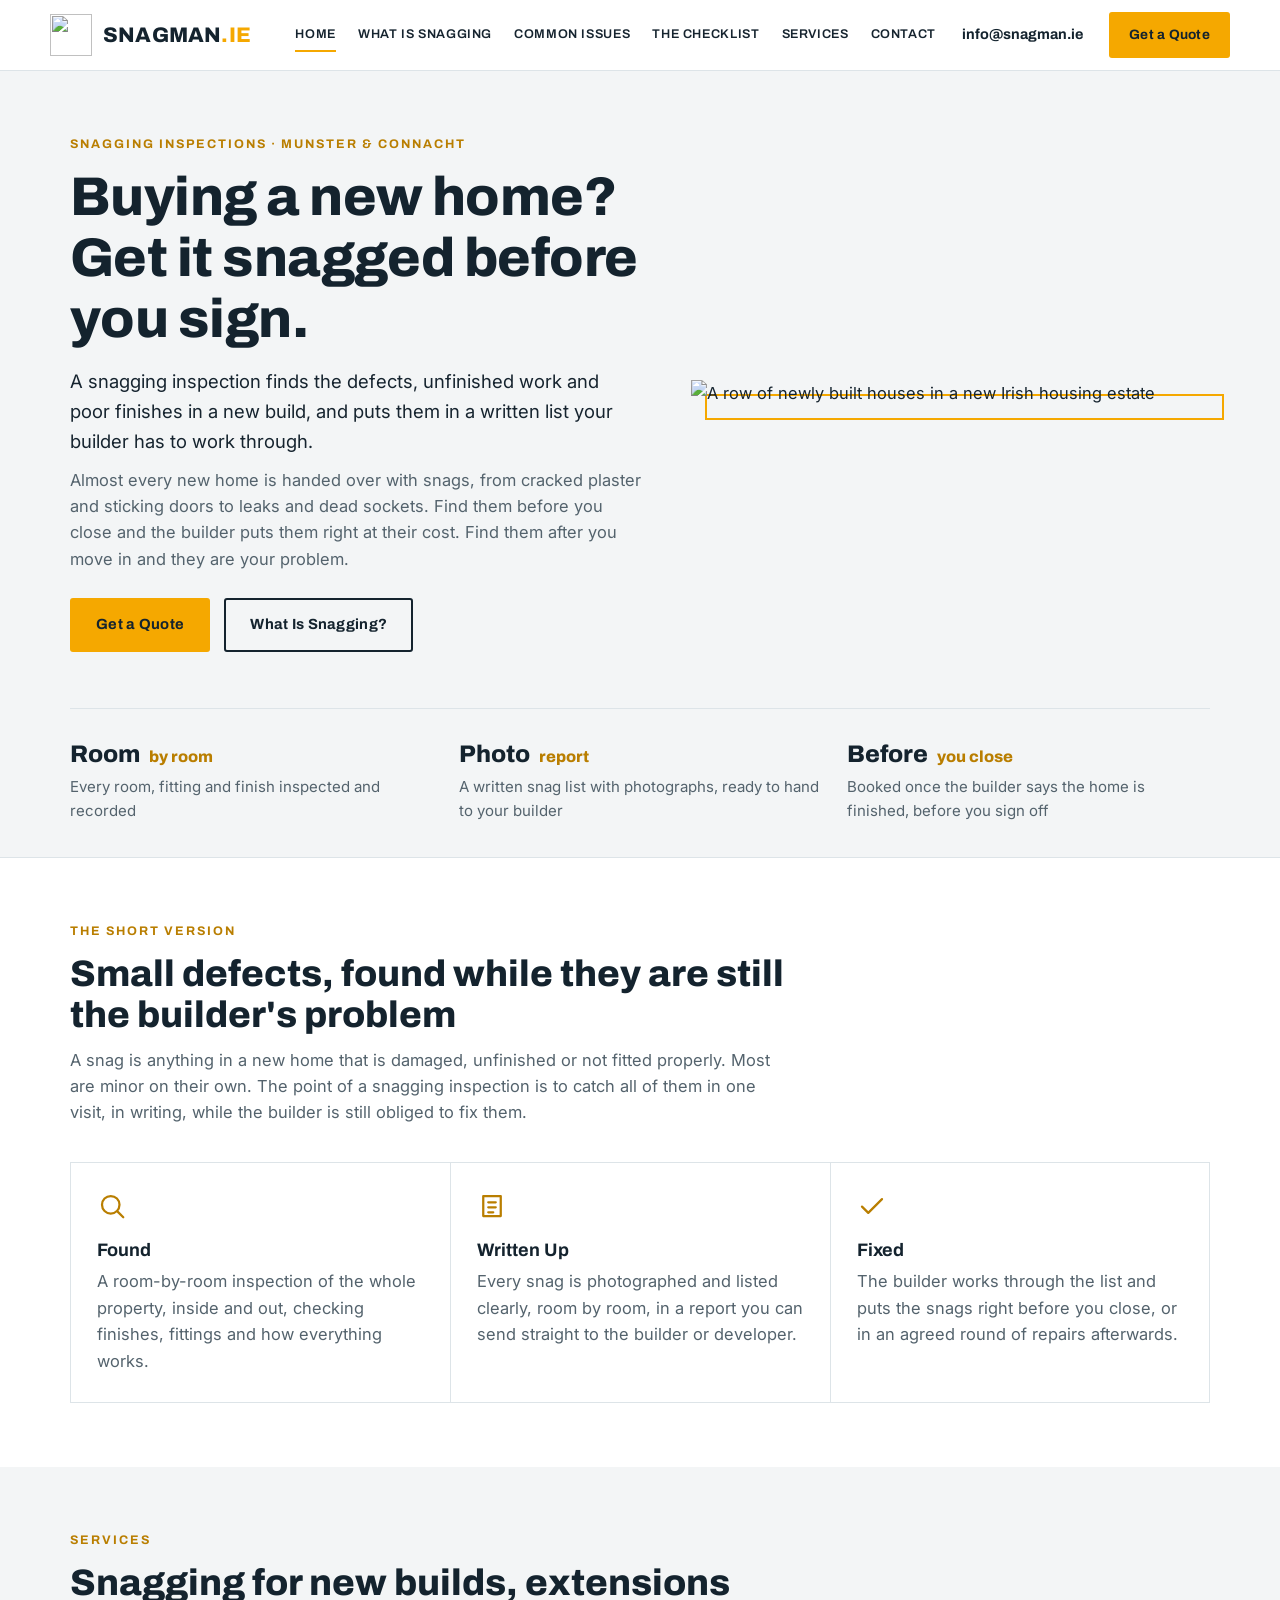
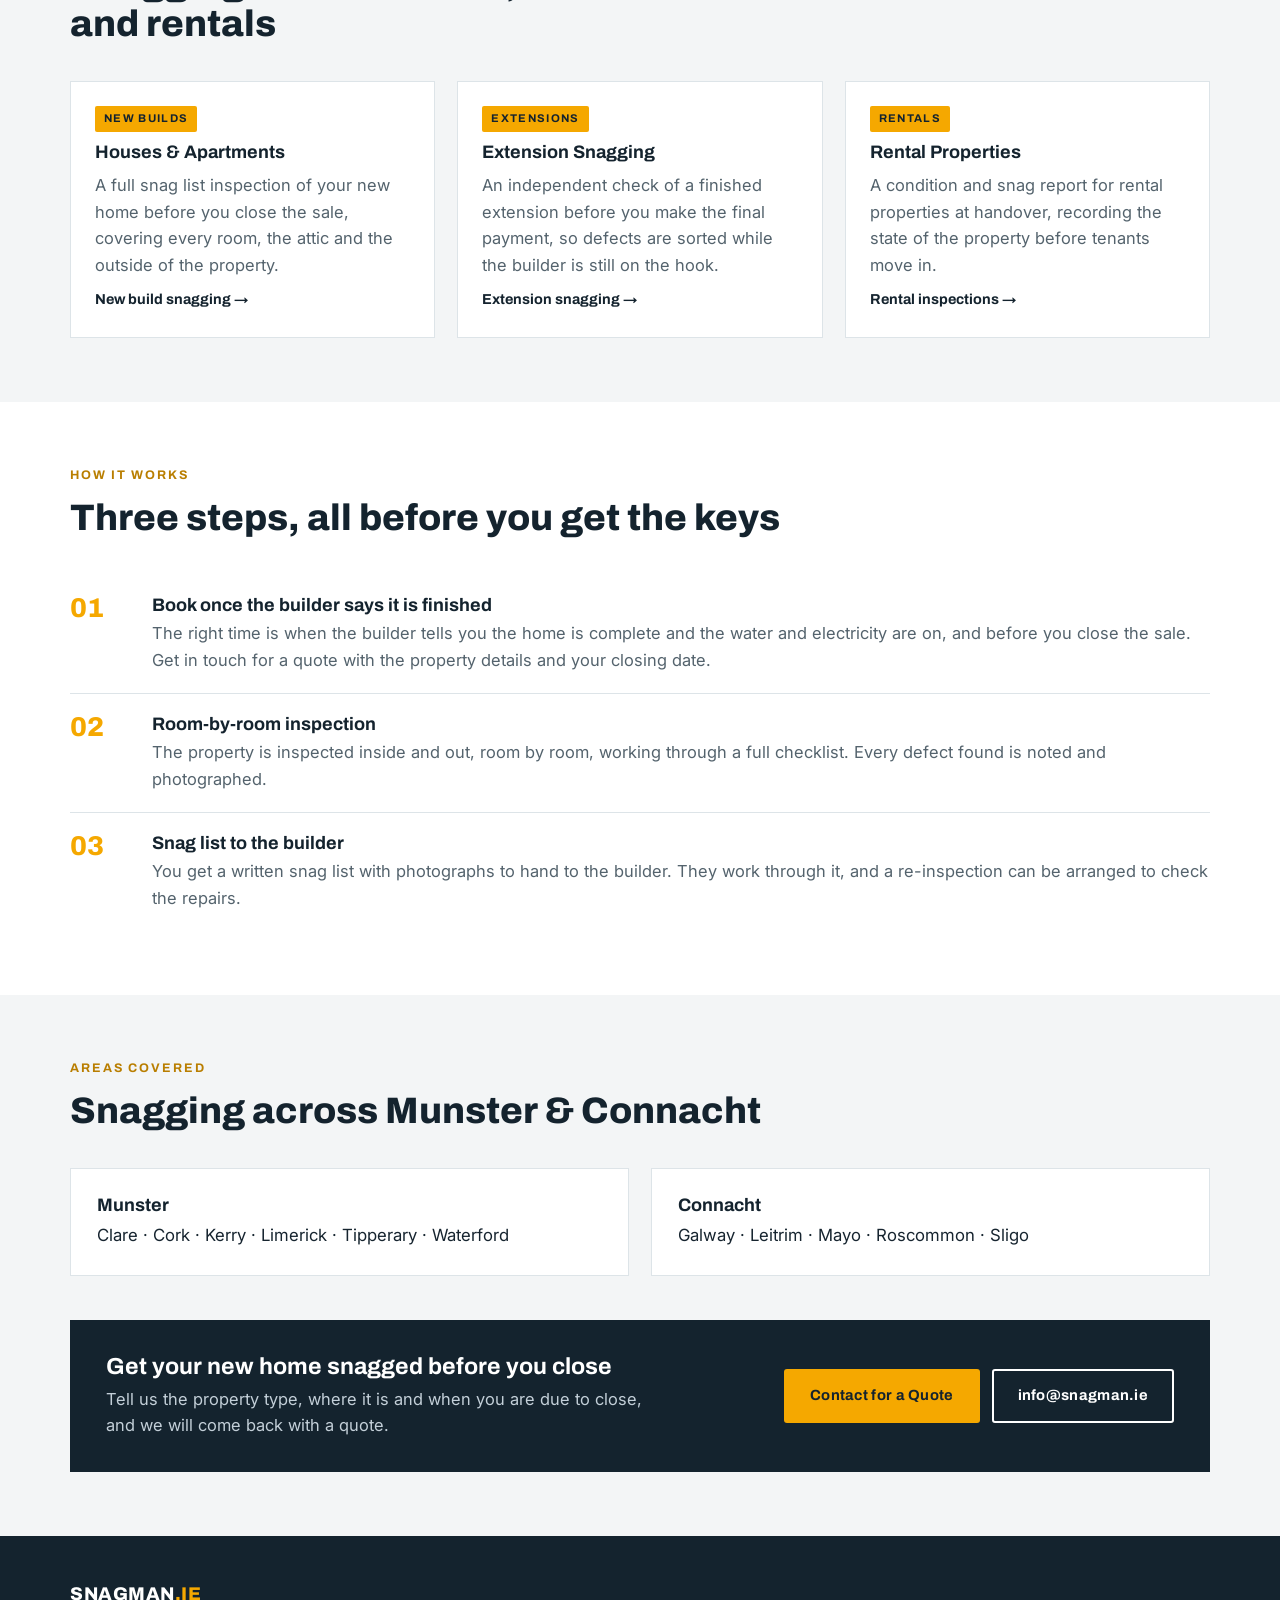
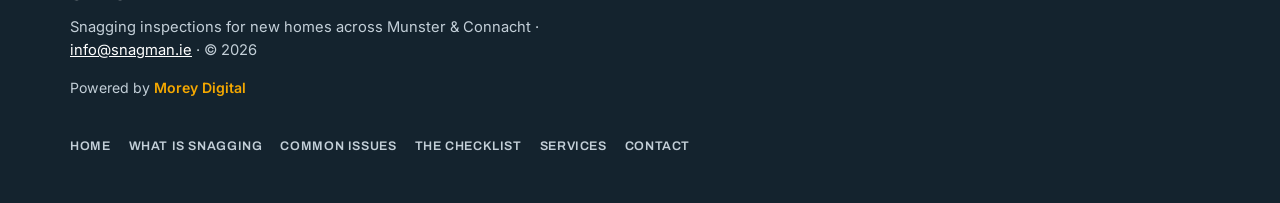
==== index.html @ 2a120654 "Add files via upload" ====
<!DOCTYPE html>
<html lang="en">
<head>
<meta charset="UTF-8" />
<meta name="viewport" content="width=device-width, initial-scale=1.0" />
<title>Snagman.ie | Snagging Inspections for New Homes, Munster & Connacht</title>
<meta name="description" content="Snagman.ie provides snagging inspections and snag lists for new-build houses and apartments across Munster and Connacht, plus extension snagging and rental property inspections. Contact for a quote." />
<link rel="icon" href="assets/mark.svg" type="image/svg+xml" />
<link rel="preconnect" href="https://fonts.googleapis.com" />
<link rel="preconnect" href="https://fonts.gstatic.com" crossorigin />
<link href="https://fonts.googleapis.com/css2?family=Archivo:wght@600;700;800;900&family=Inter:wght@400;500;600&display=swap" rel="stylesheet" />
<link rel="stylesheet" href="styles.css" />
</head>
<body>

<header>
  <div class="wrap header-in">
    <a class="logo-link" href="index.html" aria-label="Snagman.ie home">
      <img src="assets/mark.svg" alt="" />
      <span class="wordmark">SNAGMAN<em>.IE</em></span>
    </a>
    <div class="header-right">
      <nav id="siteNav">
        <a href="index.html" class="active">Home</a>
        <a href="what-is-snagging.html">What Is Snagging</a>
        <a href="common-issues.html">Common Issues</a>
        <a href="checklist.html">The Checklist</a>
        <a href="services.html">Services</a>
        <a href="contact.html">Contact</a>
      </nav>
      <button class="menu-btn" type="button" aria-label="Open menu" aria-expanded="false" aria-controls="siteNav"><span></span><span></span><span></span></button>
      <a class="header-mail" href="mailto:info@snagman.ie">info@snagman.ie</a>
      <a class="btn btn-amber btn-sm" href="contact.html">Get a Quote</a>
    </div>
  </div>
</header>

<main>

  <!-- HERO -->
  <div class="hero">
    <div class="wrap">
      <div class="hero-grid">
        <div>
          <div class="kicker">Snagging Inspections · Munster &amp; Connacht</div>
          <h1>Buying a new home? Get it snagged before you sign.</h1>
          <p class="lede">A snagging inspection finds the defects, unfinished work and poor finishes in a new build, and puts them in a written list your builder has to work through.</p>
          <p class="body">Almost every new home is handed over with snags, from cracked plaster and sticking doors to leaks and dead sockets. Find them before you close and the builder puts them right at their cost. Find them after you move in and they are your problem.</p>
          <div class="cta-row">
            <a class="btn btn-amber" href="contact.html">Get a Quote</a>
            <a class="btn btn-outline" href="what-is-snagging.html">What Is Snagging?</a>
          </div>
        </div>
        <div class="hero-photo-frame">
          <img class="hero-photo" src="assets/hero.jpg" alt="A row of newly built houses in a new Irish housing estate" />
        </div>
      </div>
      <div class="hero-stats">
        <div class="stat"><div class="num">Room <em>by room</em></div><div class="lbl">Every room, fitting and finish inspected and recorded</div></div>
        <div class="stat"><div class="num">Photo <em>report</em></div><div class="lbl">A written snag list with photographs, ready to hand to your builder</div></div>
        <div class="stat"><div class="num">Before <em>you close</em></div><div class="lbl">Booked once the builder says the home is finished, before you sign off</div></div>
      </div>
    </div>
  </div>

  <!-- WHAT IS A SNAG -->
  <section>
    <div class="wrap">
      <div class="section-head">
        <div class="kicker">The Short Version</div>
        <h2>Small defects, found while they are still the builder's problem</h2>
        <p>A snag is anything in a new home that is damaged, unfinished or not fitted properly. Most are minor on their own. The point of a snagging inspection is to catch all of them in one visit, in writing, while the builder is still obliged to fix them.</p>
      </div>
      <div class="why-grid">
        <div class="why-cell">
          <svg viewBox="0 0 24 24" fill="none" stroke-width="1.8" stroke-linecap="round" stroke-linejoin="round"><circle cx="11" cy="11" r="7"/><path d="M21 21l-4.3-4.3"/></svg>
          <h3>Found</h3>
          <p>A room-by-room inspection of the whole property, inside and out, checking finishes, fittings and how everything works.</p>
        </div>
        <div class="why-cell">
          <svg viewBox="0 0 24 24" fill="none" stroke-width="1.8" stroke-linecap="round" stroke-linejoin="round"><path d="M5 4h14v16H5z"/><path d="M9 9h6M9 13h6M9 17h4"/></svg>
          <h3>Written Up</h3>
          <p>Every snag is photographed and listed clearly, room by room, in a report you can send straight to the builder or developer.</p>
        </div>
        <div class="why-cell">
          <svg viewBox="0 0 24 24" fill="none" stroke-width="1.8" stroke-linecap="round" stroke-linejoin="round"><path d="M4 12.5l5 5L20 6.5"/></svg>
          <h3>Fixed</h3>
          <p>The builder works through the list and puts the snags right before you close, or in an agreed round of repairs afterwards.</p>
        </div>
      </div>
    </div>
  </section>

  <!-- SERVICES OVERVIEW -->
  <section class="mist">
    <div class="wrap">
      <div class="section-head">
        <div class="kicker">Services</div>
        <h2>Snagging for new builds, extensions and rentals</h2>
      </div>
      <div class="svc-grid">
        <div class="svc">
          <div class="svc-body">
            <span class="tag">New Builds</span>
            <h3>Houses &amp; Apartments</h3>
            <p>A full snag list inspection of your new home before you close the sale, covering every room, the attic and the outside of the property.</p>
            <a class="more-link" href="services.html">New build snagging →</a>
          </div>
        </div>
        <div class="svc">
          <div class="svc-body">
            <span class="tag">Extensions</span>
            <h3>Extension Snagging</h3>
            <p>An independent check of a finished extension before you make the final payment, so defects are sorted while the builder is still on the hook.</p>
            <a class="more-link" href="services.html">Extension snagging →</a>
          </div>
        </div>
        <div class="svc">
          <div class="svc-body">
            <span class="tag">Rentals</span>
            <h3>Rental Properties</h3>
            <p>A condition and snag report for rental properties at handover, recording the state of the property before tenants move in.</p>
            <a class="more-link" href="services.html">Rental inspections →</a>
          </div>
        </div>
      </div>
    </div>
  </section>

  <!-- HOW IT WORKS -->
  <section>
    <div class="wrap">
      <div class="section-head">
        <div class="kicker">How It Works</div>
        <h2>Three steps, all before you get the keys</h2>
      </div>
      <div class="steps">
        <div class="step"><div class="step-num">01</div><div><h3>Book once the builder says it is finished</h3><p>The right time is when the builder tells you the home is complete and the water and electricity are on, and before you close the sale. Get in touch for a quote with the property details and your closing date.</p></div></div>
        <div class="step"><div class="step-num">02</div><div><h3>Room-by-room inspection</h3><p>The property is inspected inside and out, room by room, working through a full checklist. Every defect found is noted and photographed.</p></div></div>
        <div class="step"><div class="step-num">03</div><div><h3>Snag list to the builder</h3><p>You get a written snag list with photographs to hand to the builder. They work through it, and a re-inspection can be arranged to check the repairs.</p></div></div>
      </div>
    </div>
  </section>

  <!-- COVERAGE + CTA -->
  <section class="mist">
    <div class="wrap">
      <div class="section-head">
        <div class="kicker">Areas Covered</div>
        <h2>Snagging across Munster &amp; Connacht</h2>
      </div>
      <div class="county-grid">
        <div class="county"><h3>Munster</h3><p class="list">Clare · Cork · Kerry · Limerick · Tipperary · Waterford</p></div>
        <div class="county"><h3>Connacht</h3><p class="list">Galway · Leitrim · Mayo · Roscommon · Sligo</p></div>
      </div>
      <div style="margin-top:44px">
      <div class="cta-band">
        <div>
          <h3>Get your new home snagged before you close</h3>
          <p>Tell us the property type, where it is and when you are due to close, and we will come back with a quote.</p>
        </div>
        <div class="cta-actions">
          <a class="btn btn-amber" href="contact.html">Contact for a Quote</a>
          <a class="btn btn-white" href="mailto:info@snagman.ie">info@snagman.ie</a>
        </div>
      </div>
      </div>
    </div>
  </section>

</main>

<footer>
  <div class="wrap footer-in">
    <div>
      <div class="footer-brand">SNAGMAN<em>.IE</em></div>
      <div class="footer-sub">Snagging inspections for new homes across Munster &amp; Connacht · <a href="mailto:info@snagman.ie">info@snagman.ie</a> · © 2026</div>
      <div class="powered">Powered by <a href="https://moreydigital.ie" target="_blank" rel="noopener">Morey Digital</a></div>
    </div>
    <nav class="footer-nav">
      <a href="index.html">Home</a>
      <a href="what-is-snagging.html">What Is Snagging</a>
      <a href="common-issues.html">Common Issues</a>
      <a href="checklist.html">The Checklist</a>
      <a href="services.html">Services</a>
      <a href="contact.html">Contact</a>
    </nav>
  </div>
</footer>

<script>
(function () {
  var btn = document.querySelector('.menu-btn'), hdr = document.querySelector('header');
  if (!btn || !hdr) return;
  btn.addEventListener('click', function () {
    var open = hdr.classList.toggle('open');
    btn.setAttribute('aria-expanded', open ? 'true' : 'false');
    btn.setAttribute('aria-label', open ? 'Close menu' : 'Open menu');
  });
  hdr.querySelectorAll('nav a').forEach(function (a) {
    a.addEventListener('click', function () {
      hdr.classList.remove('open');
      btn.setAttribute('aria-expanded', 'false');
      btn.setAttribute('aria-label', 'Open menu');
    });
  });
})();
</script>

</body>
</html>
---- styles.css ----
:root{
  --ink:#16242f;
  --navy:#14232e;
  --navy-2:#1d3444;
  --amber:#f5a800;
  --amber-d:#b97e00;
  --paper:#ffffff;
  --mist:#f3f5f6;
  --line:#dde4e8;
  --muted:#54636d;
}
*{margin:0;padding:0;box-sizing:border-box}
html{scroll-behavior:smooth}
body{font-family:'Inter',system-ui,sans-serif;color:var(--ink);background:var(--paper);line-height:1.6;font-size:16.5px}
.wrap{max-width:1180px;margin:0 auto;padding:0 20px}
h1,h2,h3{font-family:'Archivo',sans-serif;line-height:1.12;color:var(--navy)}
h1{font-size:clamp(2.1rem,4.6vw,3.4rem);font-weight:800;letter-spacing:-.01em}
h2{font-size:clamp(1.6rem,3.2vw,2.3rem);font-weight:800}
h3{font-size:1.13rem;font-weight:700}
p{color:var(--muted)}
a{color:var(--amber-d)}
.kicker{font-family:'Archivo',sans-serif;font-weight:700;font-size:.78rem;letter-spacing:.16em;text-transform:uppercase;color:var(--amber-d);margin-bottom:12px}
.btn{display:inline-block;font-family:'Archivo',sans-serif;font-weight:700;font-size:.92rem;letter-spacing:.02em;text-decoration:none;padding:13px 24px;border-radius:3px;border:2px solid transparent;cursor:pointer}
.btn-amber{background:var(--amber);color:var(--navy)}
.btn-amber:hover{background:#ffb81f}
.btn-outline{border-color:var(--navy);color:var(--navy);background:transparent}
.btn-outline:hover{background:var(--navy);color:#fff}
.btn-white{border-color:#fff;color:#fff;background:transparent}
.btn-white:hover{background:#fff;color:var(--navy)}
.btn-sm{padding:10px 18px;font-size:.85rem}

/* header */
header{position:sticky;top:0;z-index:60;background:rgba(255,255,255,.98);border-bottom:1px solid var(--line)}
.header-in{display:flex;align-items:center;justify-content:space-between;gap:20px;padding:12px 0}
.logo-link{display:flex;align-items:center;gap:11px;text-decoration:none}
.logo-link img{height:42px;width:42px;display:block}
.wordmark{font-family:'Archivo',sans-serif;font-weight:800;font-size:1.32rem;letter-spacing:.01em;color:var(--navy)}
.wordmark em{font-style:normal;color:var(--amber)}
.header-right{display:flex;align-items:center;gap:26px}
nav{display:flex;gap:22px}
nav a{font-family:'Archivo',sans-serif;font-weight:600;font-size:.79rem;letter-spacing:.05em;text-transform:uppercase;color:var(--ink);text-decoration:none;padding:6px 0;border-bottom:2px solid transparent}
nav a:hover{border-bottom-color:var(--amber)}
nav a.active{border-bottom-color:var(--amber);color:var(--navy)}
.header-mail{font-family:'Archivo',sans-serif;font-weight:700;font-size:.9rem;color:var(--navy);text-decoration:none;white-space:nowrap}
.header-mail:hover{color:var(--amber-d)}
.menu-btn{display:none;background:none;border:0;cursor:pointer;padding:10px 2px}
.menu-btn span{display:block;width:24px;height:2px;background:var(--ink);margin:5px 0;transition:transform .18s ease,opacity .18s ease}
header.open .menu-btn span:nth-child(1){transform:translateY(7px) rotate(45deg)}
header.open .menu-btn span:nth-child(2){opacity:0}
header.open .menu-btn span:nth-child(3){transform:translateY(-7px) rotate(-45deg)}
@media (max-width:1060px){
  .menu-btn{display:block}
  header nav{display:none}
  header.open nav{display:flex;position:absolute;top:100%;left:0;right:0;background:#fff;flex-direction:column;gap:0;padding:8px 20px 14px;border-bottom:1px solid var(--line);box-shadow:0 18px 30px rgba(10,25,40,.08);z-index:70}
  header.open nav a{padding:11px 0;border-bottom:1px solid var(--line)}
  header.open nav a:last-child{border-bottom:none}
}
@media (max-width:560px){ .header-mail{display:none} .header-right .btn{display:none} .logo-link img{height:38px;width:38px} .wordmark{font-size:1.15rem} }

/* hero */
.hero{background:var(--mist);border-bottom:1px solid var(--line)}
.hero-grid{display:grid;grid-template-columns:1.05fr .95fr;gap:48px;align-items:center;padding:64px 0 56px}
.hero .lede{font-size:1.16rem;color:var(--ink);margin:18px 0 10px}
.hero .body{margin-bottom:26px}
.cta-row{display:flex;gap:14px;flex-wrap:wrap}
.hero-photo-frame{position:relative}
.hero-photo-frame::before{content:"";position:absolute;inset:14px -14px -14px 14px;border:2px solid var(--amber);z-index:0}
.hero-photo{position:relative;z-index:1;width:100%;height:100%;max-height:430px;object-fit:cover;display:block}
@media (max-width:920px){ .hero-grid{grid-template-columns:1fr;padding:48px 0 44px} }
.hero-stats{display:grid;grid-template-columns:repeat(3,1fr);gap:26px;border-top:1px solid var(--line);padding:26px 0 34px}
.stat .num{font-family:'Archivo',sans-serif;font-weight:800;font-size:1.5rem;color:var(--navy)}
.stat .num em{font-style:normal;color:var(--amber-d);font-size:1rem;margin-left:4px}
.stat .lbl{color:var(--muted);font-size:.94rem;margin-top:2px}
@media (max-width:700px){ .hero-stats{grid-template-columns:1fr;gap:14px} }

/* sections */
section{padding:64px 0}
section.mist{background:var(--mist)}
.section-head{max-width:720px;margin-bottom:36px}
.section-head p{margin-top:10px}
.page-hero{background:var(--mist);border-bottom:1px solid var(--line);padding:52px 0}
.page-hero p{max-width:720px;margin-top:12px;font-size:1.08rem}
.page-hero-grid{display:grid;grid-template-columns:1.1fr .9fr;gap:44px;align-items:center}
.page-hero-photo{width:100%;max-height:320px;object-fit:cover;display:block}
@media (max-width:920px){ .page-hero-grid{grid-template-columns:1fr} }

/* cards + grids */
.why-grid{display:grid;grid-template-columns:repeat(3,1fr);border:1px solid var(--line)}
.why-cell{padding:28px 26px;background:#fff}
.why-cell + .why-cell{border-left:1px solid var(--line)}
.why-cell svg{width:30px;height:30px;stroke:var(--amber-d);margin-bottom:12px}
.why-cell h3{margin-bottom:8px}
@media (max-width:960px){.why-grid{grid-template-columns:1fr}.why-cell + .why-cell{border-left:none;border-top:1px solid var(--line)}}
.svc-grid{display:grid;grid-template-columns:repeat(3,1fr);gap:22px}
.svc{border:1px solid var(--line);background:#fff;display:flex;flex-direction:column}
.svc-body{padding:24px 24px 26px;display:flex;flex-direction:column;gap:10px;flex:1}
.svc-body p{flex:1}
.tag{display:inline-block;font-family:'Archivo',sans-serif;font-weight:700;font-size:.7rem;letter-spacing:.12em;text-transform:uppercase;color:var(--navy);background:var(--amber);padding:4px 9px;border-radius:2px;align-self:flex-start}
.more-link{font-family:'Archivo',sans-serif;font-weight:700;font-size:.9rem;color:var(--navy);text-decoration:none}
.more-link:hover{color:var(--amber-d)}
@media (max-width:880px){.svc-grid{grid-template-columns:1fr}}
.checklist{list-style:none}
.checklist li{position:relative;padding:7px 0 7px 28px;color:var(--muted);border-bottom:1px dashed var(--line)}
.checklist li:last-child{border-bottom:none}
.checklist li::before{content:"";position:absolute;left:2px;top:13px;width:13px;height:8px;border-left:3px solid var(--amber);border-bottom:3px solid var(--amber);transform:rotate(-45deg)}
.two-col{display:grid;grid-template-columns:1fr 1fr;gap:14px 44px}
@media (max-width:760px){.two-col{grid-template-columns:1fr}}
.note-grid{display:grid;grid-template-columns:1fr 1fr;gap:22px;margin-top:36px}
.note{border:1px solid var(--line);background:#fff;padding:26px}
.note h3{margin-bottom:8px}
.note p + p{margin-top:8px}
@media (max-width:760px){.note-grid{grid-template-columns:1fr}}

/* steps */
.steps{display:flex;flex-direction:column}
.step{display:grid;grid-template-columns:64px 1fr;gap:18px;padding:20px 0;border-bottom:1px solid var(--line)}
.step:last-child{border-bottom:none}
.step-num{font-family:'Archivo',sans-serif;font-weight:800;font-size:1.7rem;color:var(--amber);line-height:1}
.step h3{margin-bottom:5px}

/* coverage */
.county-grid{display:grid;grid-template-columns:1fr 1fr;gap:22px}
.county{border:1px solid var(--line);background:#fff;padding:26px}
.county h3{margin-bottom:6px}
.county .list{font-size:1.05rem;color:var(--ink)}
@media (max-width:760px){.county-grid{grid-template-columns:1fr}}

/* cta band */
.cta-band{background:var(--navy);color:#fff;padding:34px 36px;display:flex;justify-content:space-between;align-items:center;gap:26px;flex-wrap:wrap}
.cta-band h3{color:#fff;font-size:1.45rem;margin-bottom:6px}
.cta-band p{color:#c3cfd8;max-width:560px}
.cta-actions{display:flex;gap:12px;flex-wrap:wrap}

/* contact */
.contact-grid{display:grid;grid-template-columns:1.05fr .95fr;gap:26px;align-items:start}
.contact-card{border:1px solid var(--line);padding:30px;background:#fff}
.contact-card .mail-big{font-family:'Archivo',sans-serif;font-weight:800;font-size:clamp(1.15rem,2.6vw,1.5rem);color:var(--navy);text-decoration:none;word-break:break-all}
.contact-card .mail-big:hover{color:var(--amber-d)}
.contact-side h3{margin-bottom:12px}
.next-steps{list-style:none;counter-reset:ns}
.next-steps li{position:relative;padding:10px 0 10px 44px;color:var(--muted);border-bottom:1px dashed var(--line)}
.next-steps li:last-child{border-bottom:none}
.next-steps li::before{counter-increment:ns;content:counter(ns);position:absolute;left:0;top:8px;width:28px;height:28px;background:var(--amber);color:var(--navy);font-family:'Archivo',sans-serif;font-weight:800;font-size:.9rem;display:flex;align-items:center;justify-content:center;border-radius:2px}
@media (max-width:760px){.contact-grid{grid-template-columns:1fr}}

/* footer */
footer{background:var(--navy);color:#c3cfd8;padding:44px 0 38px;margin-top:0}
.footer-in{display:flex;justify-content:space-between;gap:30px;flex-wrap:wrap}
.footer-brand{font-family:'Archivo',sans-serif;font-weight:800;font-size:1.15rem;color:#fff;letter-spacing:.03em}
.footer-brand em{font-style:normal;color:var(--amber)}
.footer-sub{margin-top:6px;font-size:.92rem;max-width:520px}
.footer-sub a{color:#fff}
.powered{margin-top:14px;font-size:.88rem}
.powered a{color:var(--amber);text-decoration:none;font-weight:600}
.powered a:hover{text-decoration:underline}
.footer-nav{display:flex;gap:18px;flex-wrap:wrap;margin-top:2px}
.footer-nav a{color:#c3cfd8;text-decoration:none;font-family:'Archivo',sans-serif;font-weight:600;font-size:.78rem;letter-spacing:.05em;text-transform:uppercase}
.footer-nav a:hover{color:#fff}
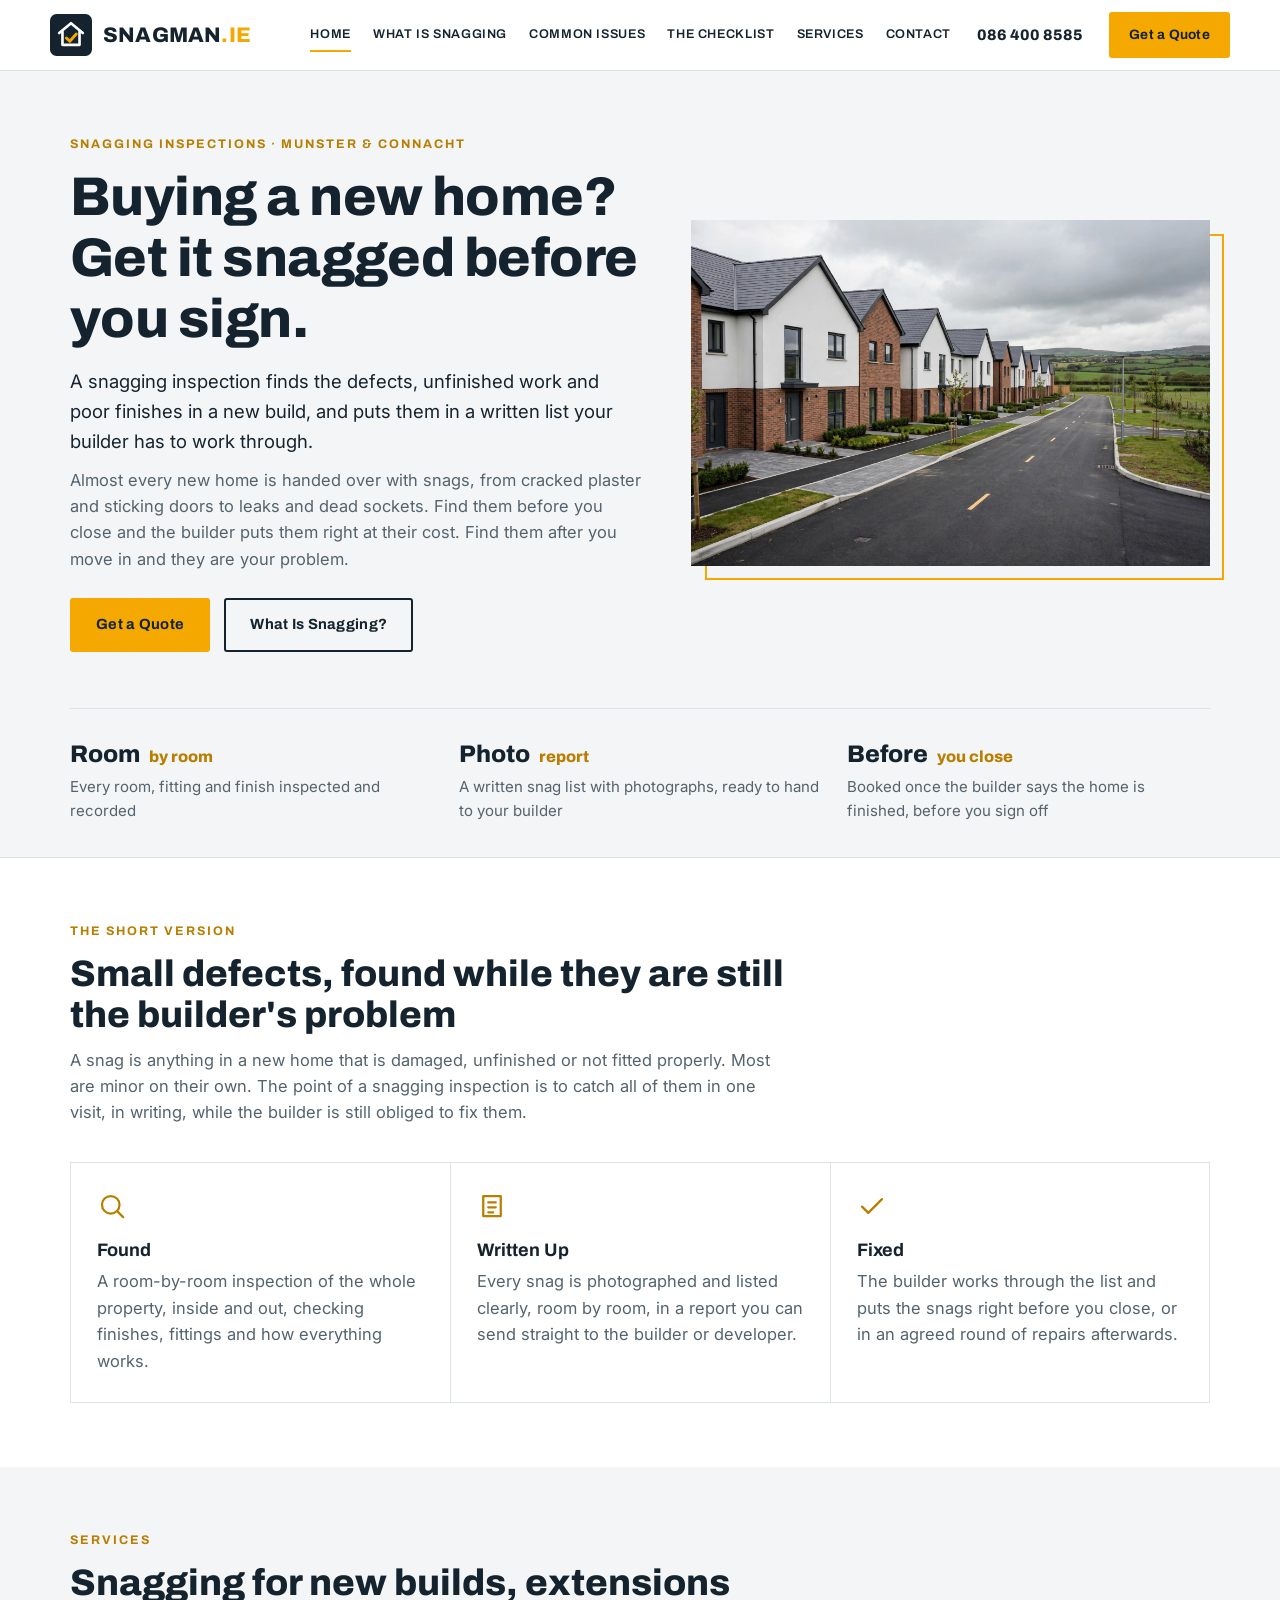
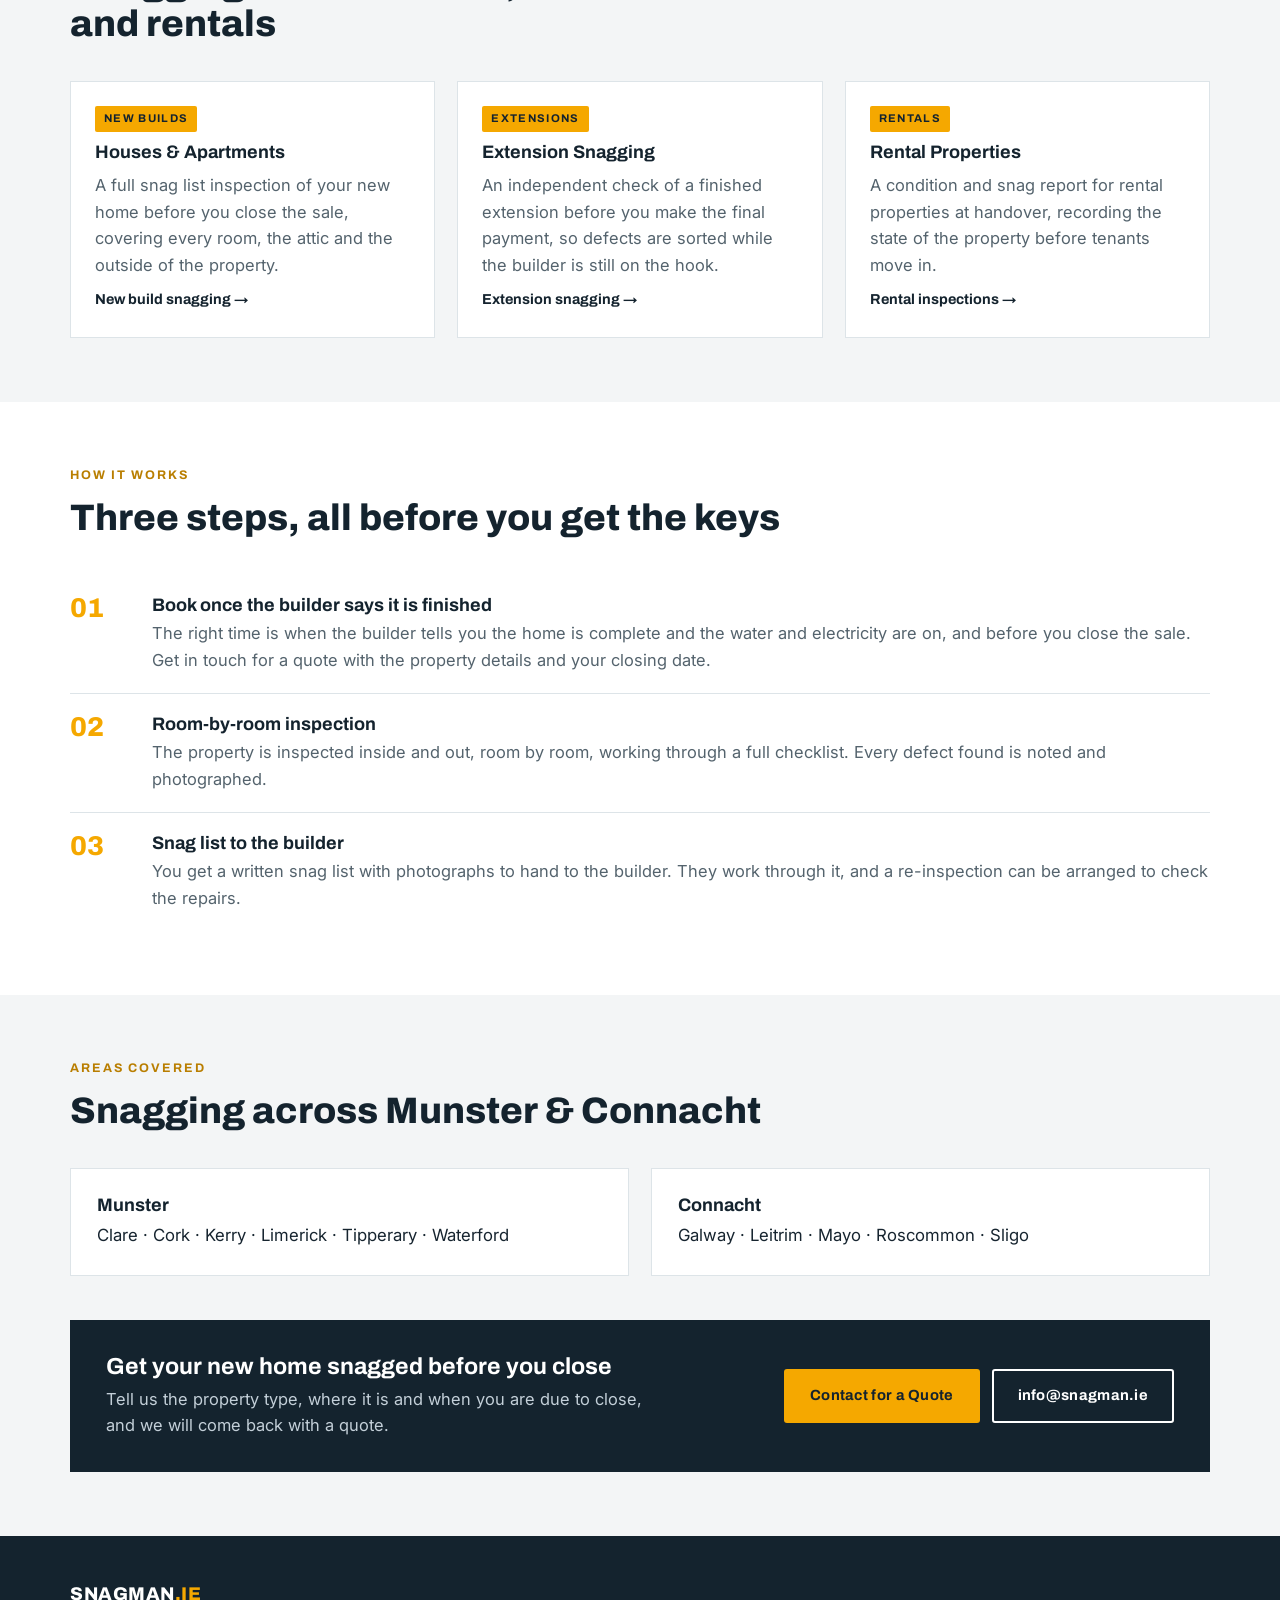
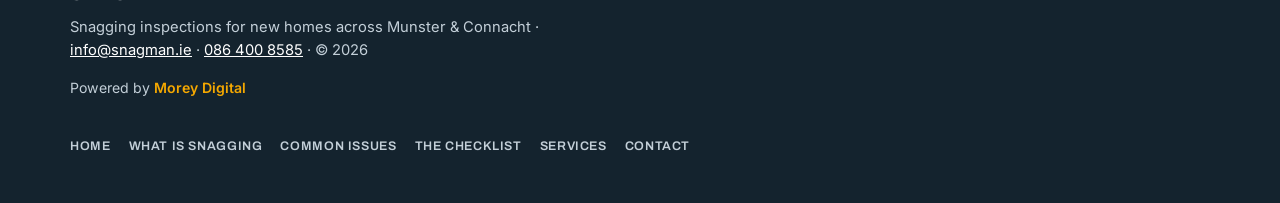
==== commit 93eb57cd: "Add files via upload" ====
--- a/index.html
+++ b/index.html
@@ -29,7 +29,7 @@
         <a href="contact.html">Contact</a>
       </nav>
       <button class="menu-btn" type="button" aria-label="Open menu" aria-expanded="false" aria-controls="siteNav"><span></span><span></span><span></span></button>
-      <a class="header-mail" href="mailto:info@snagman.ie">info@snagman.ie</a>
+      <a class="header-call" href="tel:+353864008585">086 400 8585</a>
       <a class="btn btn-amber btn-sm" href="contact.html">Get a Quote</a>
     </div>
   </div>
@@ -174,7 +174,7 @@
   <div class="wrap footer-in">
     <div>
       <div class="footer-brand">SNAGMAN<em>.IE</em></div>
-      <div class="footer-sub">Snagging inspections for new homes across Munster &amp; Connacht · <a href="mailto:info@snagman.ie">info@snagman.ie</a> · © 2026</div>
+      <div class="footer-sub">Snagging inspections for new homes across Munster &amp; Connacht · <a href="mailto:info@snagman.ie">info@snagman.ie</a> · <a href="tel:+353864008585">086 400 8585</a> · © 2026</div>
       <div class="powered">Powered by <a href="https://moreydigital.ie" target="_blank" rel="noopener">Morey Digital</a></div>
     </div>
     <nav class="footer-nav">
--- a/styles.css
+++ b/styles.css
@@ -43,6 +43,11 @@
 nav a.active{border-bottom-color:var(--amber);color:var(--navy)}
 .header-mail{font-family:'Archivo',sans-serif;font-weight:700;font-size:.9rem;color:var(--navy);text-decoration:none;white-space:nowrap}
 .header-mail:hover{color:var(--amber-d)}
+.header-call{font-family:'Archivo',sans-serif;font-weight:800;font-size:.95rem;color:var(--navy);text-decoration:none;white-space:nowrap}
+.header-call:hover{color:var(--amber-d)}
+.contact-card .call-line{font-family:'Archivo',sans-serif;font-weight:700;font-size:1.05rem;color:var(--navy);margin-top:16px}
+.contact-card .call-line a{color:var(--navy);text-decoration:none}
+.contact-card .call-line a:hover{color:var(--amber-d)}
 .menu-btn{display:none;background:none;border:0;cursor:pointer;padding:10px 2px}
 .menu-btn span{display:block;width:24px;height:2px;background:var(--ink);margin:5px 0;transition:transform .18s ease,opacity .18s ease}
 header.open .menu-btn span:nth-child(1){transform:translateY(7px) rotate(45deg)}
@@ -55,7 +60,7 @@
   header.open nav a{padding:11px 0;border-bottom:1px solid var(--line)}
   header.open nav a:last-child{border-bottom:none}
 }
-@media (max-width:560px){ .header-mail{display:none} .header-right .btn{display:none} .logo-link img{height:38px;width:38px} .wordmark{font-size:1.15rem} }
+@media (max-width:560px){ .header-mail,.header-call{display:none} .header-right .btn{display:none} .logo-link img{height:38px;width:38px} .wordmark{font-size:1.15rem} }
 
 /* hero */
 .hero{background:var(--mist);border-bottom:1px solid var(--line)}
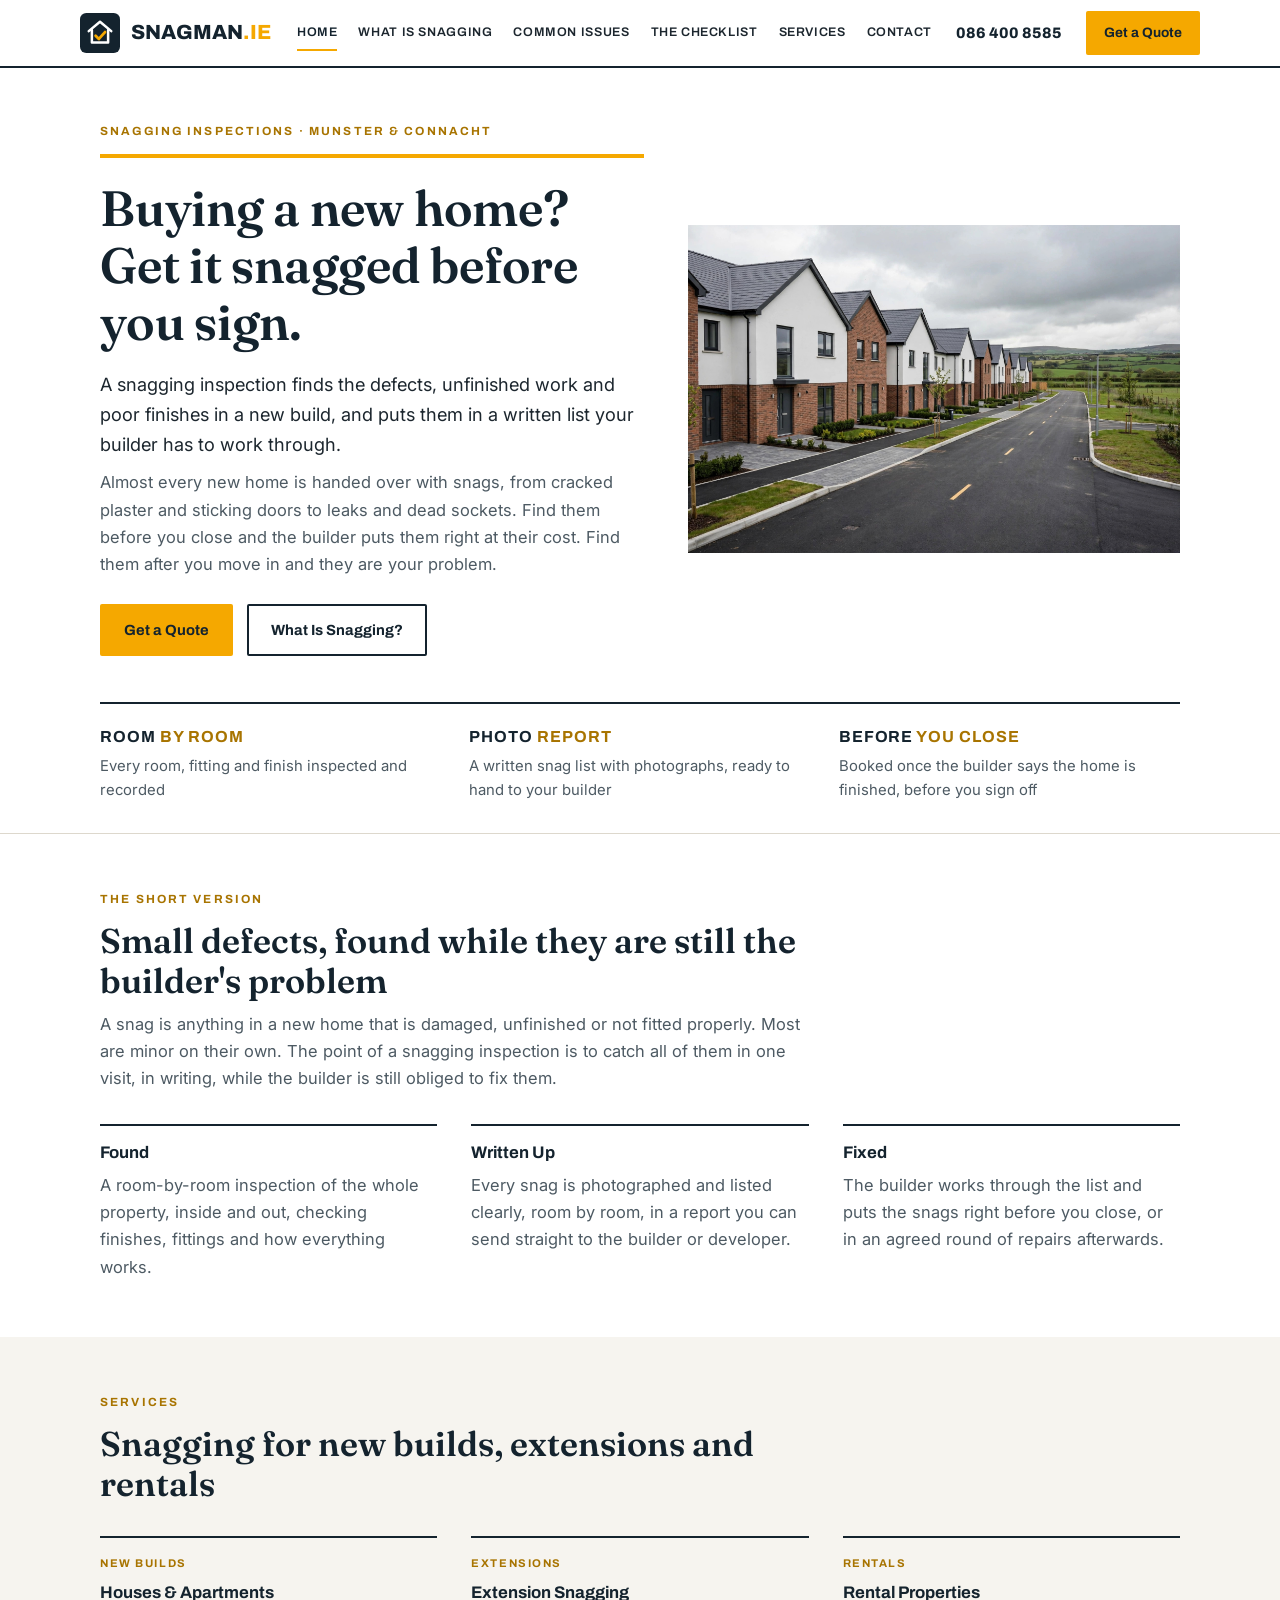
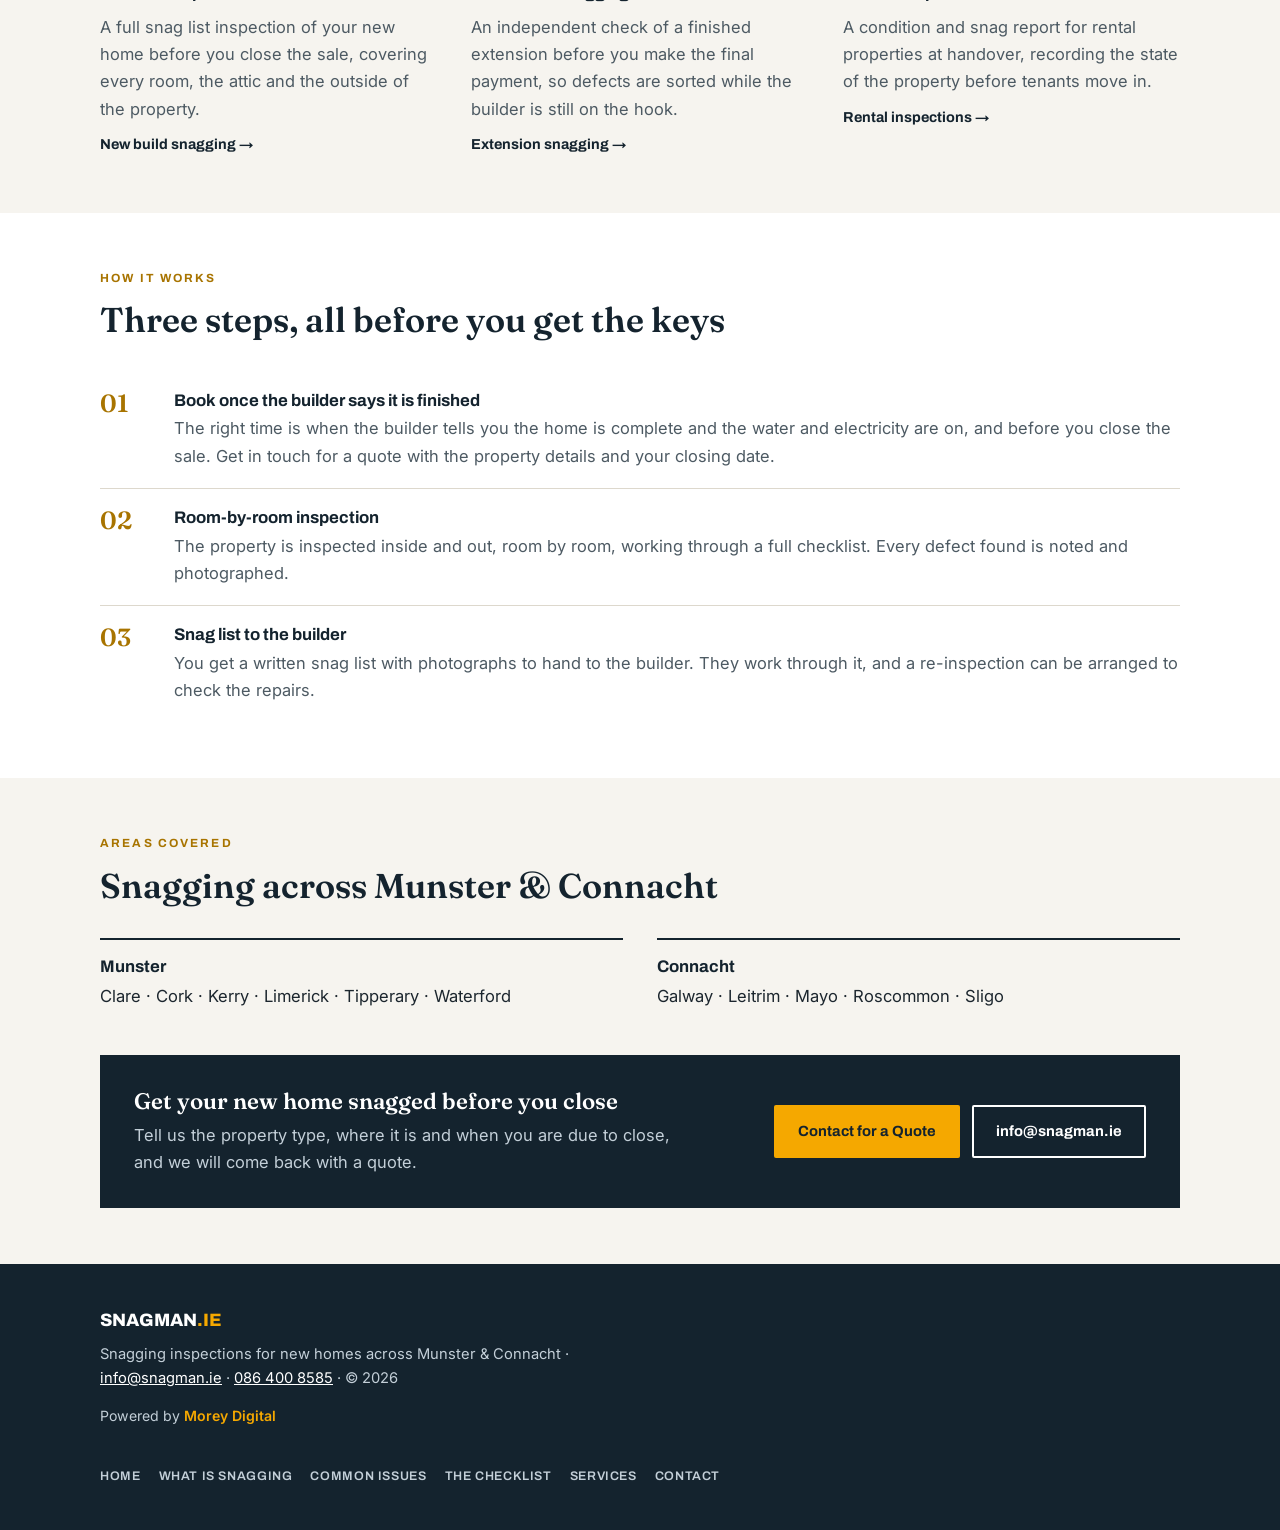
==== commit af8ee804: "Add files via upload" ====
--- a/index.html
+++ b/index.html
@@ -8,7 +8,7 @@
 <link rel="icon" href="assets/mark.svg" type="image/svg+xml" />
 <link rel="preconnect" href="https://fonts.googleapis.com" />
 <link rel="preconnect" href="https://fonts.gstatic.com" crossorigin />
-<link href="https://fonts.googleapis.com/css2?family=Archivo:wght@600;700;800;900&family=Inter:wght@400;500;600&display=swap" rel="stylesheet" />
+<link href="https://fonts.googleapis.com/css2?family=Archivo:wght@600;700;800;900&family=Fraunces:wght@500;600;700&family=Inter:wght@400;500;600&display=swap" rel="stylesheet" />
 <link rel="stylesheet" href="styles.css" />
 </head>
 <body>
@@ -73,17 +73,14 @@
       </div>
       <div class="why-grid">
         <div class="why-cell">
-          <svg viewBox="0 0 24 24" fill="none" stroke-width="1.8" stroke-linecap="round" stroke-linejoin="round"><circle cx="11" cy="11" r="7"/><path d="M21 21l-4.3-4.3"/></svg>
           <h3>Found</h3>
           <p>A room-by-room inspection of the whole property, inside and out, checking finishes, fittings and how everything works.</p>
         </div>
         <div class="why-cell">
-          <svg viewBox="0 0 24 24" fill="none" stroke-width="1.8" stroke-linecap="round" stroke-linejoin="round"><path d="M5 4h14v16H5z"/><path d="M9 9h6M9 13h6M9 17h4"/></svg>
           <h3>Written Up</h3>
           <p>Every snag is photographed and listed clearly, room by room, in a report you can send straight to the builder or developer.</p>
         </div>
         <div class="why-cell">
-          <svg viewBox="0 0 24 24" fill="none" stroke-width="1.8" stroke-linecap="round" stroke-linejoin="round"><path d="M4 12.5l5 5L20 6.5"/></svg>
           <h3>Fixed</h3>
           <p>The builder works through the list and puts the snags right before you close, or in an agreed round of repairs afterwards.</p>
         </div>
--- a/styles.css
+++ b/styles.css
@@ -1,53 +1,47 @@
 :root{
-  --ink:#16242f;
+  --ink:#1c262e;
   --navy:#14232e;
-  --navy-2:#1d3444;
   --amber:#f5a800;
-  --amber-d:#b97e00;
+  --amber-d:#a87400;
   --paper:#ffffff;
-  --mist:#f3f5f6;
-  --line:#dde4e8;
-  --muted:#54636d;
+  --mist:#f6f4ef;
+  --line:#ddd8cd;
+  --muted:#4d5a63;
 }
 *{margin:0;padding:0;box-sizing:border-box}
 html{scroll-behavior:smooth}
-body{font-family:'Inter',system-ui,sans-serif;color:var(--ink);background:var(--paper);line-height:1.6;font-size:16.5px}
-.wrap{max-width:1180px;margin:0 auto;padding:0 20px}
-h1,h2,h3{font-family:'Archivo',sans-serif;line-height:1.12;color:var(--navy)}
-h1{font-size:clamp(2.1rem,4.6vw,3.4rem);font-weight:800;letter-spacing:-.01em}
-h2{font-size:clamp(1.6rem,3.2vw,2.3rem);font-weight:800}
-h3{font-size:1.13rem;font-weight:700}
+body{font-family:'Inter',system-ui,sans-serif;color:var(--ink);background:var(--paper);line-height:1.65;font-size:16.5px}
+.wrap{max-width:1120px;margin:0 auto;padding:0 20px}
+h1,h2{font-family:'Fraunces',Georgia,serif;font-weight:600;color:var(--navy);line-height:1.15}
+h1{font-size:clamp(2rem,4.4vw,3.1rem);letter-spacing:-.005em}
+h2{font-size:clamp(1.55rem,3vw,2.15rem)}
+h3{font-family:'Archivo',sans-serif;font-size:1.05rem;font-weight:700;color:var(--navy);line-height:1.3}
 p{color:var(--muted)}
 a{color:var(--amber-d)}
-.kicker{font-family:'Archivo',sans-serif;font-weight:700;font-size:.78rem;letter-spacing:.16em;text-transform:uppercase;color:var(--amber-d);margin-bottom:12px}
-.btn{display:inline-block;font-family:'Archivo',sans-serif;font-weight:700;font-size:.92rem;letter-spacing:.02em;text-decoration:none;padding:13px 24px;border-radius:3px;border:2px solid transparent;cursor:pointer}
+.kicker{font-family:'Archivo',sans-serif;font-weight:700;font-size:.74rem;letter-spacing:.18em;text-transform:uppercase;color:var(--amber-d);margin-bottom:12px}
+.btn{display:inline-block;font-family:'Archivo',sans-serif;font-weight:700;font-size:.92rem;text-decoration:none;padding:12px 22px;border-radius:2px;border:2px solid transparent;cursor:pointer}
 .btn-amber{background:var(--amber);color:var(--navy)}
 .btn-amber:hover{background:#ffb81f}
 .btn-outline{border-color:var(--navy);color:var(--navy);background:transparent}
 .btn-outline:hover{background:var(--navy);color:#fff}
 .btn-white{border-color:#fff;color:#fff;background:transparent}
 .btn-white:hover{background:#fff;color:var(--navy)}
-.btn-sm{padding:10px 18px;font-size:.85rem}
+.btn-sm{padding:9px 16px;font-size:.85rem}
 
 /* header */
-header{position:sticky;top:0;z-index:60;background:rgba(255,255,255,.98);border-bottom:1px solid var(--line)}
-.header-in{display:flex;align-items:center;justify-content:space-between;gap:20px;padding:12px 0}
+header{position:sticky;top:0;z-index:60;background:#fff;border-bottom:2px solid var(--navy)}
+.header-in{display:flex;align-items:center;justify-content:space-between;gap:20px;padding:11px 0}
 .logo-link{display:flex;align-items:center;gap:11px;text-decoration:none}
-.logo-link img{height:42px;width:42px;display:block}
-.wordmark{font-family:'Archivo',sans-serif;font-weight:800;font-size:1.32rem;letter-spacing:.01em;color:var(--navy)}
+.logo-link img{height:40px;width:40px;display:block}
+.wordmark{font-family:'Archivo',sans-serif;font-weight:800;font-size:1.28rem;color:var(--navy)}
 .wordmark em{font-style:normal;color:var(--amber)}
-.header-right{display:flex;align-items:center;gap:26px}
-nav{display:flex;gap:22px}
-nav a{font-family:'Archivo',sans-serif;font-weight:600;font-size:.79rem;letter-spacing:.05em;text-transform:uppercase;color:var(--ink);text-decoration:none;padding:6px 0;border-bottom:2px solid transparent}
+.header-right{display:flex;align-items:center;gap:24px}
+nav{display:flex;gap:21px}
+nav a{font-family:'Archivo',sans-serif;font-weight:600;font-size:.78rem;letter-spacing:.05em;text-transform:uppercase;color:var(--ink);text-decoration:none;padding:6px 0;border-bottom:2px solid transparent}
 nav a:hover{border-bottom-color:var(--amber)}
 nav a.active{border-bottom-color:var(--amber);color:var(--navy)}
-.header-mail{font-family:'Archivo',sans-serif;font-weight:700;font-size:.9rem;color:var(--navy);text-decoration:none;white-space:nowrap}
-.header-mail:hover{color:var(--amber-d)}
 .header-call{font-family:'Archivo',sans-serif;font-weight:800;font-size:.95rem;color:var(--navy);text-decoration:none;white-space:nowrap}
 .header-call:hover{color:var(--amber-d)}
-.contact-card .call-line{font-family:'Archivo',sans-serif;font-weight:700;font-size:1.05rem;color:var(--navy);margin-top:16px}
-.contact-card .call-line a{color:var(--navy);text-decoration:none}
-.contact-card .call-line a:hover{color:var(--amber-d)}
 .menu-btn{display:none;background:none;border:0;cursor:pointer;padding:10px 2px}
 .menu-btn span{display:block;width:24px;height:2px;background:var(--ink);margin:5px 0;transition:transform .18s ease,opacity .18s ease}
 header.open .menu-btn span:nth-child(1){transform:translateY(7px) rotate(45deg)}
@@ -56,102 +50,111 @@
 @media (max-width:1060px){
   .menu-btn{display:block}
   header nav{display:none}
-  header.open nav{display:flex;position:absolute;top:100%;left:0;right:0;background:#fff;flex-direction:column;gap:0;padding:8px 20px 14px;border-bottom:1px solid var(--line);box-shadow:0 18px 30px rgba(10,25,40,.08);z-index:70}
+  header.open nav{display:flex;position:absolute;top:100%;left:0;right:0;background:#fff;flex-direction:column;gap:0;padding:8px 20px 14px;border-bottom:2px solid var(--navy);z-index:70}
   header.open nav a{padding:11px 0;border-bottom:1px solid var(--line)}
   header.open nav a:last-child{border-bottom:none}
 }
-@media (max-width:560px){ .header-mail,.header-call{display:none} .header-right .btn{display:none} .logo-link img{height:38px;width:38px} .wordmark{font-size:1.15rem} }
+@media (max-width:560px){ .header-call{display:none} .header-right .btn{display:none} .logo-link img{height:36px;width:36px} .wordmark{font-size:1.12rem} }
 
 /* hero */
-.hero{background:var(--mist);border-bottom:1px solid var(--line)}
-.hero-grid{display:grid;grid-template-columns:1.05fr .95fr;gap:48px;align-items:center;padding:64px 0 56px}
-.hero .lede{font-size:1.16rem;color:var(--ink);margin:18px 0 10px}
+.hero{border-bottom:1px solid var(--line)}
+.hero-grid{display:grid;grid-template-columns:1.05fr .95fr;gap:44px;align-items:center;padding:54px 0 46px}
+.hero h1{border-top:4px solid var(--amber);padding-top:22px}
+.hero .lede{font-size:1.14rem;color:var(--ink);margin:18px 0 10px}
 .hero .body{margin-bottom:26px}
 .cta-row{display:flex;gap:14px;flex-wrap:wrap}
-.hero-photo-frame{position:relative}
-.hero-photo-frame::before{content:"";position:absolute;inset:14px -14px -14px 14px;border:2px solid var(--amber);z-index:0}
-.hero-photo{position:relative;z-index:1;width:100%;height:100%;max-height:430px;object-fit:cover;display:block}
-@media (max-width:920px){ .hero-grid{grid-template-columns:1fr;padding:48px 0 44px} }
-.hero-stats{display:grid;grid-template-columns:repeat(3,1fr);gap:26px;border-top:1px solid var(--line);padding:26px 0 34px}
-.stat .num{font-family:'Archivo',sans-serif;font-weight:800;font-size:1.5rem;color:var(--navy)}
-.stat .num em{font-style:normal;color:var(--amber-d);font-size:1rem;margin-left:4px}
-.stat .lbl{color:var(--muted);font-size:.94rem;margin-top:2px}
-@media (max-width:700px){ .hero-stats{grid-template-columns:1fr;gap:14px} }
+.hero-photo{width:100%;height:100%;max-height:420px;object-fit:cover;display:block}
+@media (max-width:920px){ .hero-grid{grid-template-columns:1fr;padding:42px 0 38px} }
+.hero-stats{display:grid;grid-template-columns:repeat(3,1fr);gap:28px;border-top:2px solid var(--navy);padding:20px 0 30px}
+.stat .num{font-family:'Archivo',sans-serif;font-weight:700;font-size:1rem;text-transform:uppercase;letter-spacing:.06em;color:var(--navy)}
+.stat .num em{font-style:normal;color:var(--amber-d)}
+.stat .lbl{color:var(--muted);font-size:.93rem;margin-top:3px}
+@media (max-width:700px){ .hero-stats{grid-template-columns:1fr;gap:12px} }
 
 /* sections */
-section{padding:64px 0}
+section{padding:56px 0}
 section.mist{background:var(--mist)}
-.section-head{max-width:720px;margin-bottom:36px}
+.section-head{max-width:700px;margin-bottom:32px}
 .section-head p{margin-top:10px}
-.page-hero{background:var(--mist);border-bottom:1px solid var(--line);padding:52px 0}
-.page-hero p{max-width:720px;margin-top:12px;font-size:1.08rem}
-.page-hero-grid{display:grid;grid-template-columns:1.1fr .9fr;gap:44px;align-items:center}
-.page-hero-photo{width:100%;max-height:320px;object-fit:cover;display:block}
+.page-hero{border-bottom:1px solid var(--line);padding:46px 0}
+.page-hero h1{border-top:4px solid var(--amber);padding-top:20px}
+.page-hero p{max-width:700px;margin-top:12px;font-size:1.06rem}
+.page-hero-grid{display:grid;grid-template-columns:1.1fr .9fr;gap:42px;align-items:center}
+.page-hero-photo{width:100%;max-height:310px;object-fit:cover;display:block}
 @media (max-width:920px){ .page-hero-grid{grid-template-columns:1fr} }
 
-/* cards + grids */
-.why-grid{display:grid;grid-template-columns:repeat(3,1fr);border:1px solid var(--line)}
-.why-cell{padding:28px 26px;background:#fff}
-.why-cell + .why-cell{border-left:1px solid var(--line)}
-.why-cell svg{width:30px;height:30px;stroke:var(--amber-d);margin-bottom:12px}
+/* plain ruled columns (replaces icon cards) */
+.why-grid{display:grid;grid-template-columns:repeat(3,1fr);gap:34px}
+.why-cell{border-top:2px solid var(--navy);padding-top:16px}
 .why-cell h3{margin-bottom:8px}
-@media (max-width:960px){.why-grid{grid-template-columns:1fr}.why-cell + .why-cell{border-left:none;border-top:1px solid var(--line)}}
-.svc-grid{display:grid;grid-template-columns:repeat(3,1fr);gap:22px}
-.svc{border:1px solid var(--line);background:#fff;display:flex;flex-direction:column}
-.svc-body{padding:24px 24px 26px;display:flex;flex-direction:column;gap:10px;flex:1}
-.svc-body p{flex:1}
-.tag{display:inline-block;font-family:'Archivo',sans-serif;font-weight:700;font-size:.7rem;letter-spacing:.12em;text-transform:uppercase;color:var(--navy);background:var(--amber);padding:4px 9px;border-radius:2px;align-self:flex-start}
+@media (max-width:960px){.why-grid{grid-template-columns:1fr;gap:24px}}
+.svc-grid{display:grid;grid-template-columns:repeat(3,1fr);gap:34px}
+.svc{border-top:2px solid var(--navy);padding-top:16px}
+.svc-body{display:flex;flex-direction:column;gap:10px}
+.tag{font-family:'Archivo',sans-serif;font-weight:700;font-size:.7rem;letter-spacing:.14em;text-transform:uppercase;color:var(--amber-d)}
 .more-link{font-family:'Archivo',sans-serif;font-weight:700;font-size:.9rem;color:var(--navy);text-decoration:none}
 .more-link:hover{color:var(--amber-d)}
 @media (max-width:880px){.svc-grid{grid-template-columns:1fr}}
 .checklist{list-style:none}
-.checklist li{position:relative;padding:7px 0 7px 28px;color:var(--muted);border-bottom:1px dashed var(--line)}
+.checklist li{position:relative;padding:6px 0 6px 27px;color:var(--muted);border-bottom:1px dashed var(--line)}
 .checklist li:last-child{border-bottom:none}
-.checklist li::before{content:"";position:absolute;left:2px;top:13px;width:13px;height:8px;border-left:3px solid var(--amber);border-bottom:3px solid var(--amber);transform:rotate(-45deg)}
+.checklist li::before{content:"";position:absolute;left:2px;top:12px;width:12px;height:7px;border-left:3px solid var(--amber);border-bottom:3px solid var(--amber);transform:rotate(-45deg)}
 .two-col{display:grid;grid-template-columns:1fr 1fr;gap:14px 44px}
 @media (max-width:760px){.two-col{grid-template-columns:1fr}}
-.note-grid{display:grid;grid-template-columns:1fr 1fr;gap:22px;margin-top:36px}
-.note{border:1px solid var(--line);background:#fff;padding:26px}
+.note-grid{display:grid;grid-template-columns:1fr 1fr;gap:26px 40px;margin-top:34px}
+.note{border-top:1px solid var(--navy);padding-top:16px}
 .note h3{margin-bottom:8px}
 .note p + p{margin-top:8px}
 @media (max-width:760px){.note-grid{grid-template-columns:1fr}}
 
 /* steps */
 .steps{display:flex;flex-direction:column}
-.step{display:grid;grid-template-columns:64px 1fr;gap:18px;padding:20px 0;border-bottom:1px solid var(--line)}
+.step{display:grid;grid-template-columns:58px 1fr;gap:16px;padding:18px 0;border-bottom:1px solid var(--line)}
 .step:last-child{border-bottom:none}
-.step-num{font-family:'Archivo',sans-serif;font-weight:800;font-size:1.7rem;color:var(--amber);line-height:1}
-.step h3{margin-bottom:5px}
+.step-num{font-family:'Fraunces',Georgia,serif;font-weight:600;font-size:1.55rem;color:var(--amber-d);line-height:1.1}
+.step h3{margin-bottom:4px}
 
 /* coverage */
-.county-grid{display:grid;grid-template-columns:1fr 1fr;gap:22px}
-.county{border:1px solid var(--line);background:#fff;padding:26px}
+.county-grid{display:grid;grid-template-columns:1fr 1fr;gap:34px}
+.county{border-top:2px solid var(--navy);padding-top:16px}
 .county h3{margin-bottom:6px}
-.county .list{font-size:1.05rem;color:var(--ink)}
+.county .list{font-size:1.04rem;color:var(--ink)}
 @media (max-width:760px){.county-grid{grid-template-columns:1fr}}
 
+/* sample snag list table */
+.snag-table{width:100%;border-collapse:collapse;font-size:.96rem;background:#fff}
+.snag-table caption{text-align:left;font-family:'Archivo',sans-serif;font-size:.82rem;color:var(--muted);padding-top:12px;caption-side:bottom}
+.snag-table th{font-family:'Archivo',sans-serif;font-size:.72rem;font-weight:700;letter-spacing:.12em;text-transform:uppercase;text-align:left;color:var(--navy);border-bottom:2px solid var(--navy);padding:10px 10px 10px 0}
+.snag-table td{border-bottom:1px solid var(--line);padding:11px 10px 11px 0;color:var(--muted);vertical-align:top}
+.snag-table td.ref{font-family:'Archivo',sans-serif;font-weight:700;color:var(--amber-d);width:44px}
+.snag-table td.room{font-weight:600;color:var(--ink);white-space:nowrap}
+@media (max-width:640px){ .snag-table td.room{white-space:normal} }
+
 /* cta band */
-.cta-band{background:var(--navy);color:#fff;padding:34px 36px;display:flex;justify-content:space-between;align-items:center;gap:26px;flex-wrap:wrap}
-.cta-band h3{color:#fff;font-size:1.45rem;margin-bottom:6px}
-.cta-band p{color:#c3cfd8;max-width:560px}
+.cta-band{background:var(--navy);color:#fff;padding:32px 34px;display:flex;justify-content:space-between;align-items:center;gap:26px;flex-wrap:wrap}
+.cta-band h3{color:#fff;font-family:'Fraunces',Georgia,serif;font-weight:600;font-size:1.4rem;margin-bottom:6px}
+.cta-band p{color:#c3cfd8;max-width:540px}
 .cta-actions{display:flex;gap:12px;flex-wrap:wrap}
 
 /* contact */
-.contact-grid{display:grid;grid-template-columns:1.05fr .95fr;gap:26px;align-items:start}
-.contact-card{border:1px solid var(--line);padding:30px;background:#fff}
+.contact-grid{display:grid;grid-template-columns:1.05fr .95fr;gap:40px;align-items:start}
+.contact-card{border-top:2px solid var(--navy);padding-top:20px}
 .contact-card .mail-big{font-family:'Archivo',sans-serif;font-weight:800;font-size:clamp(1.15rem,2.6vw,1.5rem);color:var(--navy);text-decoration:none;word-break:break-all}
 .contact-card .mail-big:hover{color:var(--amber-d)}
+.contact-card .call-line{font-family:'Archivo',sans-serif;font-weight:700;font-size:1.05rem;color:var(--navy);margin-top:14px}
+.contact-card .call-line a{color:var(--navy);text-decoration:none}
+.contact-card .call-line a:hover{color:var(--amber-d)}
 .contact-side h3{margin-bottom:12px}
 .next-steps{list-style:none;counter-reset:ns}
-.next-steps li{position:relative;padding:10px 0 10px 44px;color:var(--muted);border-bottom:1px dashed var(--line)}
+.next-steps li{position:relative;padding:10px 0 10px 42px;color:var(--muted);border-bottom:1px dashed var(--line)}
 .next-steps li:last-child{border-bottom:none}
-.next-steps li::before{counter-increment:ns;content:counter(ns);position:absolute;left:0;top:8px;width:28px;height:28px;background:var(--amber);color:var(--navy);font-family:'Archivo',sans-serif;font-weight:800;font-size:.9rem;display:flex;align-items:center;justify-content:center;border-radius:2px}
+.next-steps li::before{counter-increment:ns;content:counter(ns);position:absolute;left:0;top:9px;width:26px;height:26px;background:var(--amber);color:var(--navy);font-family:'Archivo',sans-serif;font-weight:800;font-size:.88rem;display:flex;align-items:center;justify-content:center;border-radius:2px}
 @media (max-width:760px){.contact-grid{grid-template-columns:1fr}}
 
 /* footer */
-footer{background:var(--navy);color:#c3cfd8;padding:44px 0 38px;margin-top:0}
+footer{background:var(--navy);color:#c3cfd8;padding:42px 0 36px}
 .footer-in{display:flex;justify-content:space-between;gap:30px;flex-wrap:wrap}
-.footer-brand{font-family:'Archivo',sans-serif;font-weight:800;font-size:1.15rem;color:#fff;letter-spacing:.03em}
+.footer-brand{font-family:'Archivo',sans-serif;font-weight:800;font-size:1.12rem;color:#fff}
 .footer-brand em{font-style:normal;color:var(--amber)}
 .footer-sub{margin-top:6px;font-size:.92rem;max-width:520px}
 .footer-sub a{color:#fff}
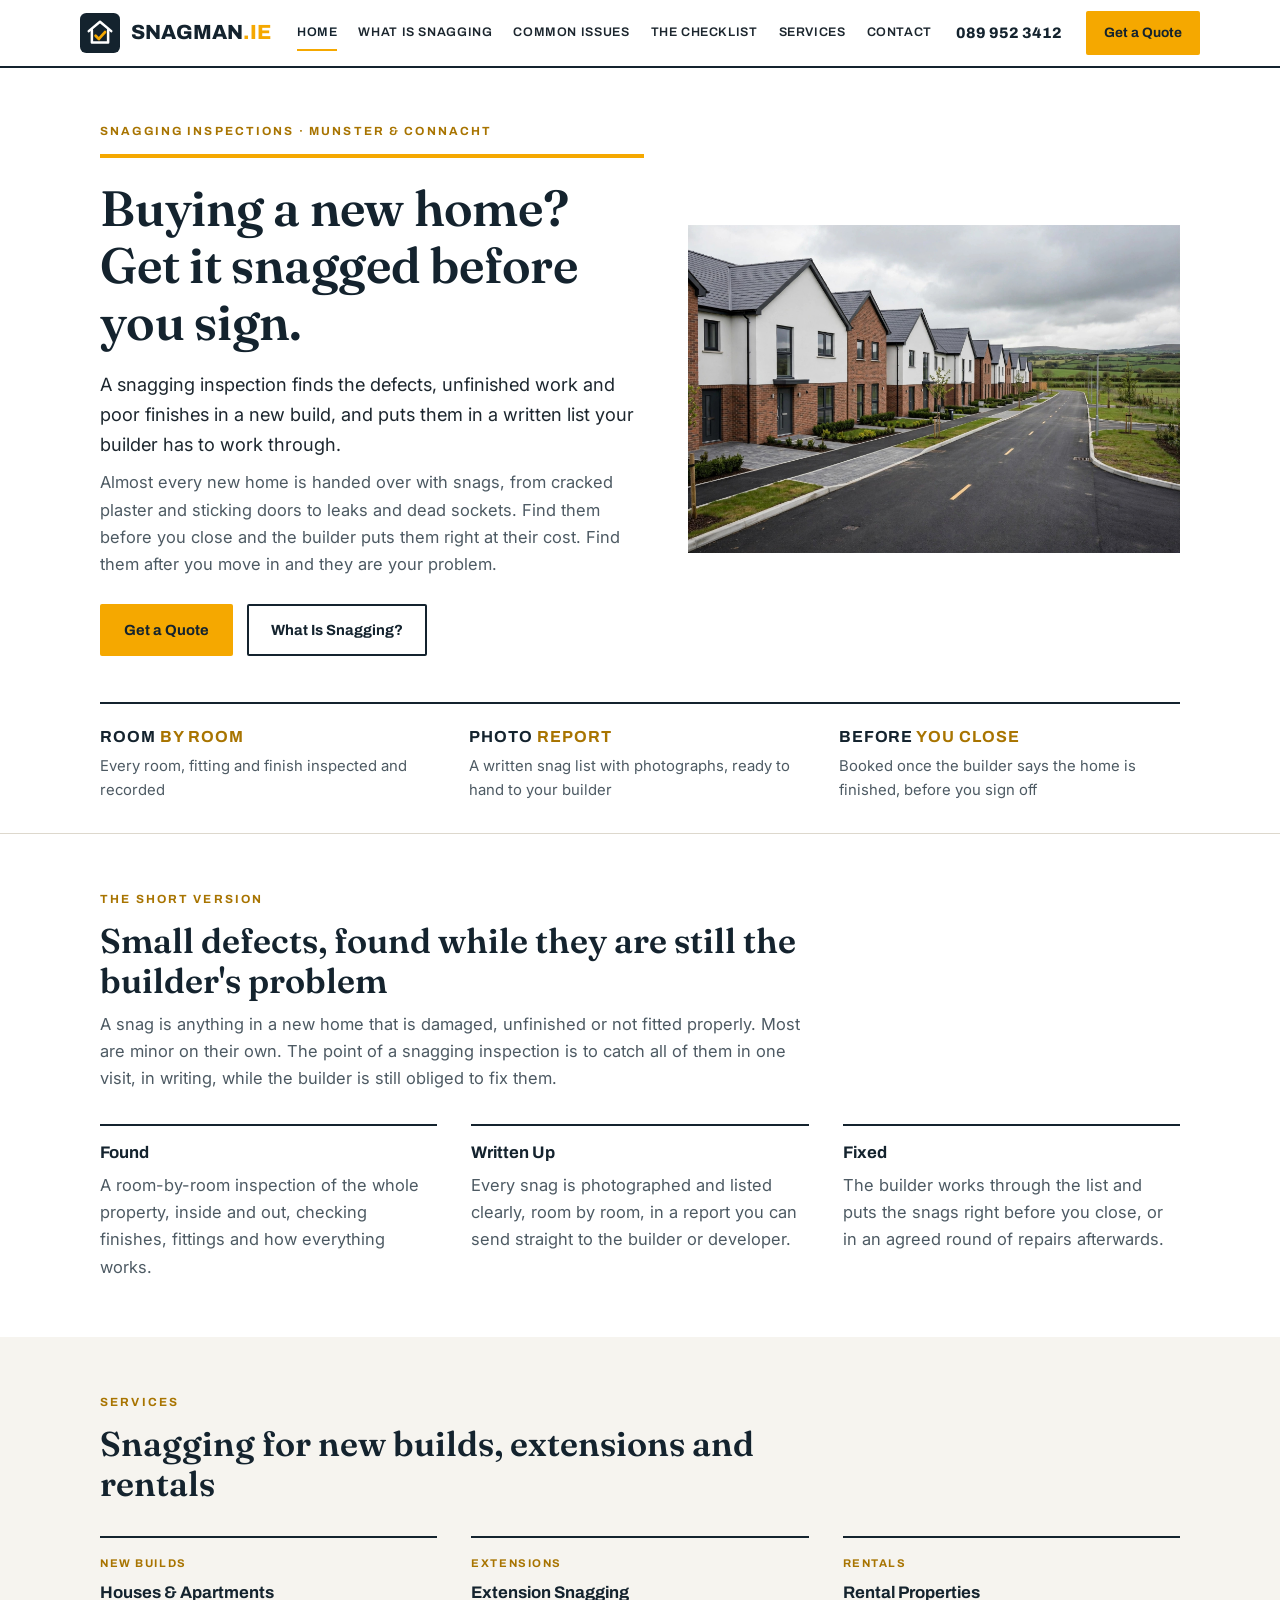
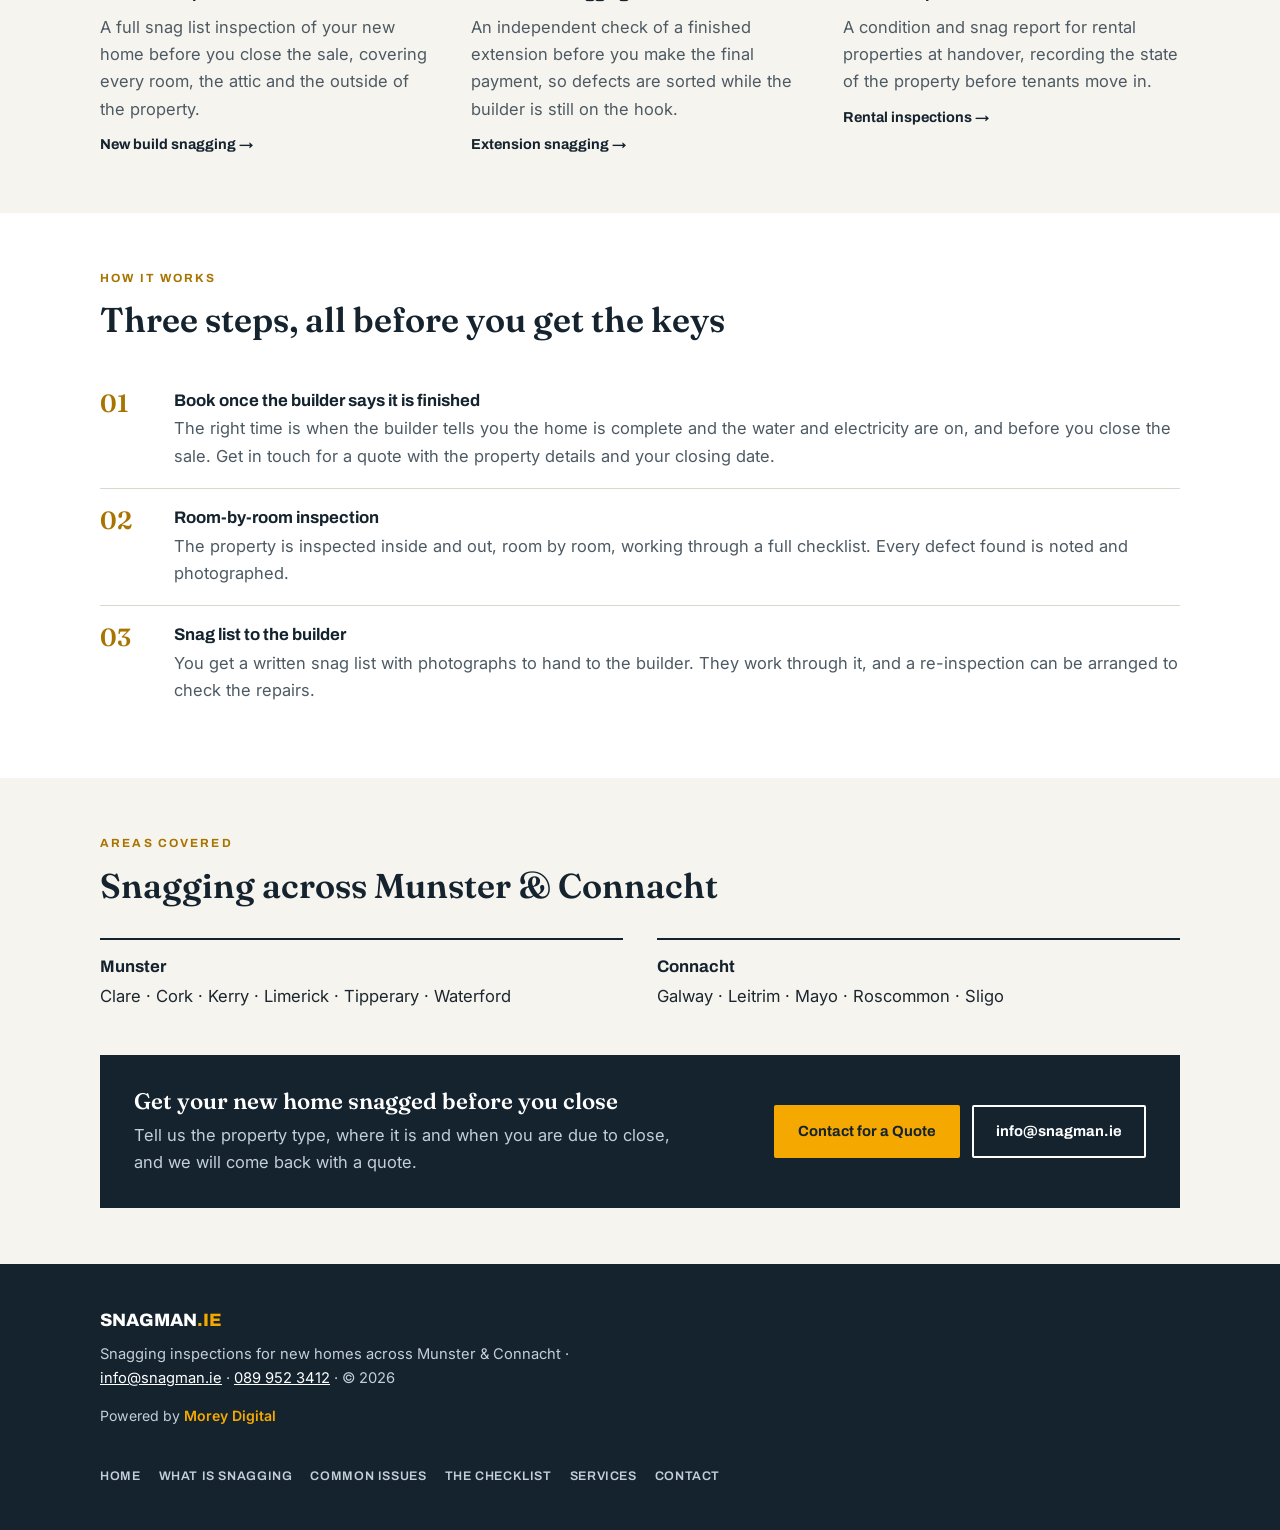
==== commit 315b161e: "Update phone number to 089 952 3412" ====
--- a/index.html
+++ b/index.html
@@ -29,7 +29,7 @@
         <a href="contact.html">Contact</a>
       </nav>
       <button class="menu-btn" type="button" aria-label="Open menu" aria-expanded="false" aria-controls="siteNav"><span></span><span></span><span></span></button>
-      <a class="header-call" href="tel:+353864008585">086 400 8585</a>
+      <a class="header-call" href="tel:+353899523412">089 952 3412</a>
       <a class="btn btn-amber btn-sm" href="contact.html">Get a Quote</a>
     </div>
   </div>
@@ -171,7 +171,7 @@
   <div class="wrap footer-in">
     <div>
       <div class="footer-brand">SNAGMAN<em>.IE</em></div>
-      <div class="footer-sub">Snagging inspections for new homes across Munster &amp; Connacht · <a href="mailto:info@snagman.ie">info@snagman.ie</a> · <a href="tel:+353864008585">086 400 8585</a> · © 2026</div>
+      <div class="footer-sub">Snagging inspections for new homes across Munster &amp; Connacht · <a href="mailto:info@snagman.ie">info@snagman.ie</a> · <a href="tel:+353899523412">089 952 3412</a> · © 2026</div>
       <div class="powered">Powered by <a href="https://moreydigital.ie" target="_blank" rel="noopener">Morey Digital</a></div>
     </div>
     <nav class="footer-nav">
